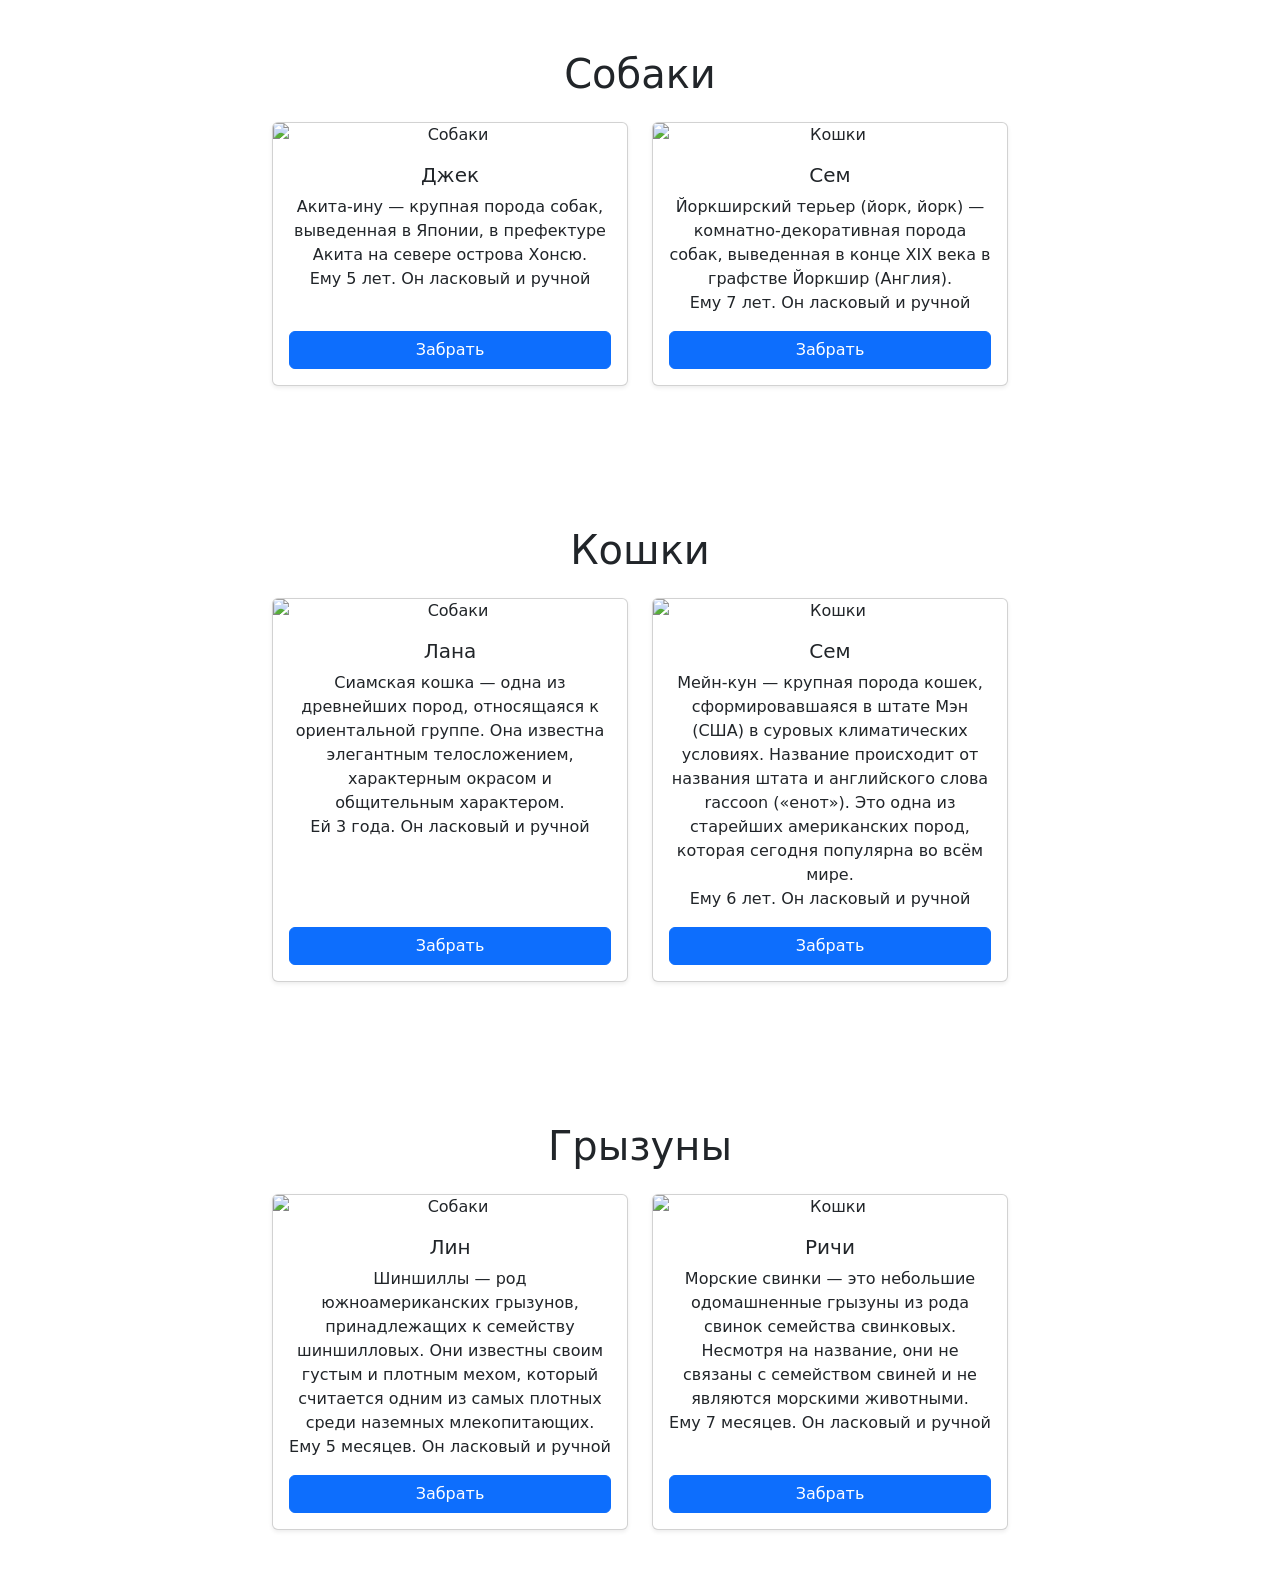
==== а.html @ 7f38d515 "загружает файлы сайта загружает файлы сайта" ====
<!doctype html>
<html lang="en">
  <head>
    <meta charset="utf-8">
    <meta name="viewport" content="width=device-width, initial-scale=1">
    <title>Bootstrap demo</title>
    <link href="https://cdn.jsdelivr.net/npm/bootstrap@5.3.8/dist/css/bootstrap.min.css" rel="stylesheet" integrity="sha384-sRIl4kxILFvY47J16cr9ZwB07vP4J8+LH7qKQnuqkuIAvNWLzeN8tE5YBujZqJLB" crossorigin="anonymous">
    <link rel="stylesheet" href="Untitled-1.css">
  </head>
  <body>
    <script src="https://cdn.jsdelivr.net/npm/bootstrap@5.3.8/dist/js/bootstrap.bundle.min.js" integrity="sha384-FKyoEForCGlyvwx9Hj09JcYn3nv7wiPVlz7YYwJrWVcXK/BmnVDxM+D2scQbITxI" crossorigin="anonymous"></script>
    <header>
<section>
  <div id="с" class="container text-center">
    <h1 class="mb-4">Собаки</h1>
    <div class="row justify-content-center">
      <div class="col-md-4 mb-3">
        <div class="card h-100 shadow-sm"> 
          <img src="C:\Users\Студент\Desktop\испв\пр19\403b14edae25462c90295f587f990c96.jpeg" class="card-img-top" class="card-img-top" alt="Собаки">
          <div class="card-body d-flex flex-column">
            <h5 class="card-title">Джек</h5>
            <p class="card-text flex-grow-1">Акита-ину — крупная порода собак, выведенная в Японии, в префектуре Акита на севере острова Хонсю. <br> Ему 5 лет. Он ласковый и ручной</p>
            <a href="Взя.html" class="btn btn-primary mt-auto">Забрать</a>
          </div>
        </div>
      </div>
      <div class="col-md-4 mb-3">
        <div class="card h-100 shadow-sm">
          <img src="C:\Users\Студент\Desktop\испв\пр19\i (3).webp" class="card-img-top" alt="Кошки">
          <div class="card-body d-flex flex-column">
            <h5 class="card-title">Сем</h5>
            <p class="card-text flex-grow-1">Йоркширский терьер (йорк, йорк) — комнатно-декоративная порода собак, выведенная в конце XIX века в графстве Йоркшир (Англия).<br> Ему 7 лет. Он ласковый и ручной</p>
            <a href="Взя.html" class="btn btn-primary mt-auto">Забрать</a>
          </div>
        </div>
      </div>
    </div>
  </div>
</section>
<br>
<section>
  <div id="с" class="container text-center">
    <h1 class="mb-4">Кошки</h1>
    <div class="row justify-content-center">
      <div class="col-md-4 mb-3">
        <div class="card h-100 shadow-sm"> 
          <img src="C:\Users\Студент\Desktop\испв\пр19\i (4).webp" class="card-img-top" class="card-img-top" alt="Собаки">
          <div class="card-body d-flex flex-column">
            <h5 class="card-title">Лана</h5>
            <p class="card-text flex-grow-1">Сиамская кошка — одна из древнейших пород, относящаяся к ориентальной группе. Она известна элегантным телосложением, характерным окрасом и общительным характером. <br> Ей 3 года. Он ласковый и ручной</p>
            <a href="Взя.html" class="btn btn-primary mt-auto">Забрать</a>
          </div>
        </div>
      </div>
      <div class="col-md-4 mb-3">
        <div class="card h-100 shadow-sm">
          <img src="C:\Users\Студент\Desktop\испв\пр19\meyn_kun_1023kh448_min.jpg" class="card-img-top" alt="Кошки">
          <div class="card-body d-flex flex-column">
            <h5 class="card-title">Сем</h5>
            <p class="card-text flex-grow-1">Мейн-кун — крупная порода кошек, сформировавшаяся в штате Мэн (США) в суровых климатических условиях. Название происходит от названия штата и английского слова raccoon («енот»). Это одна из старейших американских пород, которая сегодня популярна во всём мире. <br> Ему 6 лет. Он ласковый и ручной</p>
            <a href="Взя.html" class="btn btn-primary mt-auto">Забрать</a>
          </div>
        </div>
      </div>
    </div>
  </div>
</section>
<br>
<section>
  <div id="с" class="container text-center">
    <h1 class="mb-4">Грызуны</h1>
    <div class="row justify-content-center">
      <div class="col-md-4 mb-3">
        <div class="card h-100 shadow-sm"> 
          <img src="C:\Users\Студент\Desktop\испв\пр19\gl_shinshilla.jpg" class="card-img-top" class="card-img-top" alt="Собаки">
          <div class="card-body d-flex flex-column">
            <h5 class="card-title">Лин</h5>
            <p class="card-text flex-grow-1">Шиншиллы — род южноамериканских грызунов, принадлежащих к семейству шиншилловых. Они известны своим густым и плотным мехом, который считается одним из самых плотных среди наземных млекопитающих.<br> Ему 5 месяцев. Он ласковый и ручной</p>
            <a href="Взя.html" class="btn btn-primary mt-auto">Забрать</a>
          </div>
        </div>
      </div>
      <div class="col-md-4 mb-3">
        <div class="card h-100 shadow-sm">
          <img src="C:\Users\Студент\Desktop\испв\пр19\svinka_m.png" class="card-img-top" alt="Кошки">
          <div class="card-body d-flex flex-column">
            <h5 class="card-title">Ричи</h5>
            <p class="card-text flex-grow-1">Морские свинки — это небольшие одомашненные грызуны из рода свинок семейства свинковых. Несмотря на название, они не связаны с семейством свиней и не являются морскими животными. <br> Ему 7 месяцев. Он ласковый и ручной</p>
            <a href="Взя.html" class="btn btn-primary mt-auto">Забрать</a>
          </div>
        </div>
      </div>
    </div>
  </div>
</section>
  </header>
  </body>
</html>
---- Untitled-1.css ----
section {
  padding-top: 50px;
  padding-bottom: 50px;
}

h1 {
  margin-bottom: 30px;
}

footer {
  background-color: #0056b2;
  color: #ffffff;
  padding: 40px 0 20px;
}

footer h5 {
  margin-bottom: 15px;
  color: #ffc107;
}

footer a {
  color: #ffffff;
  text-decoration: none;
}

footer a:hover {
  color: #ffc107;
}


.contact-form {
  max-width: 700px;
  margin: 0 auto;
  padding: 30px;
  background-color: #f8f9fa;
  border-radius: 10px;
  box-shadow: 0 2px 10px rgba(0, 0, 0, 0.1);
}


.copyright {
  text-align: center;
  margin-top: 30px;
  padding-top: 20px;
  border-top: 1px solid #495057;
  color: #adb5bd;
}
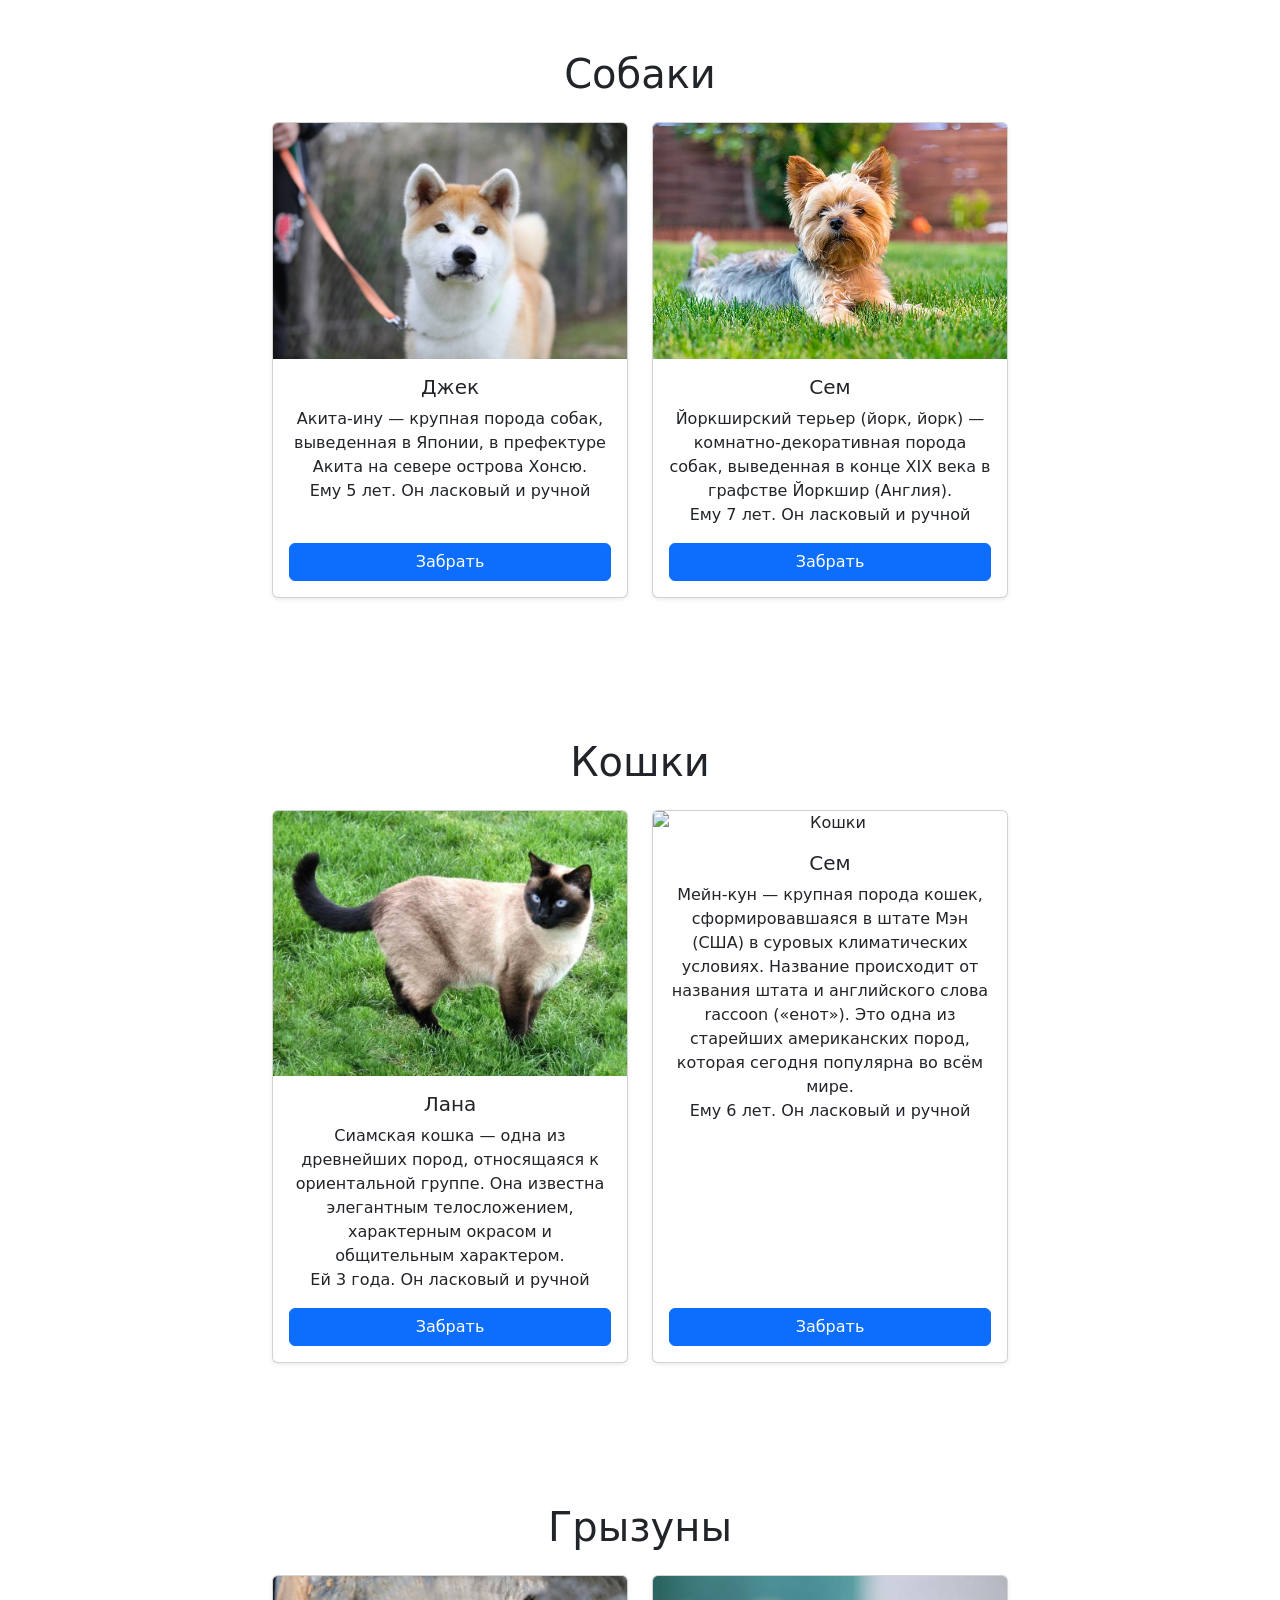
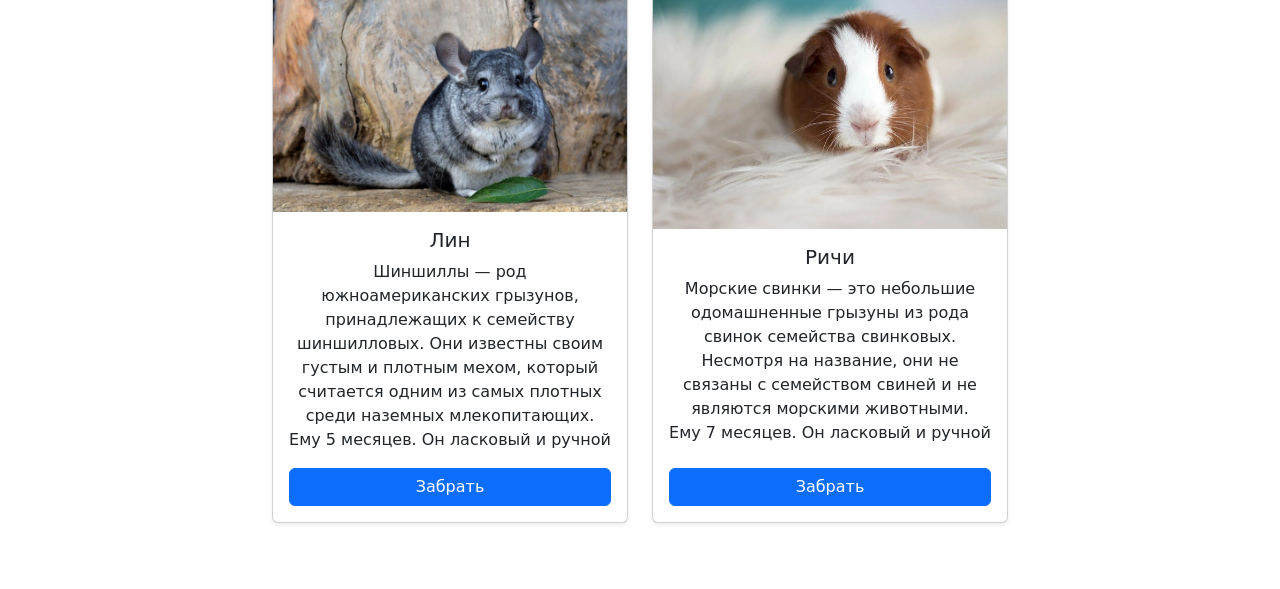
==== commit f0835e0d: "Update а.html" ====
--- a/а.html
+++ b/а.html
@@ -16,7 +16,7 @@
     <div class="row justify-content-center">
       <div class="col-md-4 mb-3">
         <div class="card h-100 shadow-sm"> 
-          <img src="C:\Users\Студент\Desktop\испв\пр19\403b14edae25462c90295f587f990c96.jpeg" class="card-img-top" class="card-img-top" alt="Собаки">
+          <img src="403b14edae25462c90295f587f990c96.jpeg" class="card-img-top" class="card-img-top" alt="Собаки">
           <div class="card-body d-flex flex-column">
             <h5 class="card-title">Джек</h5>
             <p class="card-text flex-grow-1">Акита-ину — крупная порода собак, выведенная в Японии, в префектуре Акита на севере острова Хонсю. <br> Ему 5 лет. Он ласковый и ручной</p>
@@ -26,7 +26,7 @@
       </div>
       <div class="col-md-4 mb-3">
         <div class="card h-100 shadow-sm">
-          <img src="C:\Users\Студент\Desktop\испв\пр19\i (3).webp" class="card-img-top" alt="Кошки">
+          <img src="i (3).webp" class="card-img-top" alt="Кошки">
           <div class="card-body d-flex flex-column">
             <h5 class="card-title">Сем</h5>
             <p class="card-text flex-grow-1">Йоркширский терьер (йорк, йорк) — комнатно-декоративная порода собак, выведенная в конце XIX века в графстве Йоркшир (Англия).<br> Ему 7 лет. Он ласковый и ручной</p>
@@ -44,7 +44,7 @@
     <div class="row justify-content-center">
       <div class="col-md-4 mb-3">
         <div class="card h-100 shadow-sm"> 
-          <img src="C:\Users\Студент\Desktop\испв\пр19\i (4).webp" class="card-img-top" class="card-img-top" alt="Собаки">
+          <img src="i (4).webp" class="card-img-top" class="card-img-top" alt="Собаки">
           <div class="card-body d-flex flex-column">
             <h5 class="card-title">Лана</h5>
             <p class="card-text flex-grow-1">Сиамская кошка — одна из древнейших пород, относящаяся к ориентальной группе. Она известна элегантным телосложением, характерным окрасом и общительным характером. <br> Ей 3 года. Он ласковый и ручной</p>
@@ -54,7 +54,7 @@
       </div>
       <div class="col-md-4 mb-3">
         <div class="card h-100 shadow-sm">
-          <img src="C:\Users\Студент\Desktop\испв\пр19\meyn_kun_1023kh448_min.jpg" class="card-img-top" alt="Кошки">
+          <img src=meyn_kun_1023kh448_min.jpg" class="card-img-top" alt="Кошки">
           <div class="card-body d-flex flex-column">
             <h5 class="card-title">Сем</h5>
             <p class="card-text flex-grow-1">Мейн-кун — крупная порода кошек, сформировавшаяся в штате Мэн (США) в суровых климатических условиях. Название происходит от названия штата и английского слова raccoon («енот»). Это одна из старейших американских пород, которая сегодня популярна во всём мире. <br> Ему 6 лет. Он ласковый и ручной</p>
@@ -72,7 +72,7 @@
     <div class="row justify-content-center">
       <div class="col-md-4 mb-3">
         <div class="card h-100 shadow-sm"> 
-          <img src="C:\Users\Студент\Desktop\испв\пр19\gl_shinshilla.jpg" class="card-img-top" class="card-img-top" alt="Собаки">
+          <img src="gl_shinshilla.jpg" class="card-img-top" class="card-img-top" alt="Собаки">
           <div class="card-body d-flex flex-column">
             <h5 class="card-title">Лин</h5>
             <p class="card-text flex-grow-1">Шиншиллы — род южноамериканских грызунов, принадлежащих к семейству шиншилловых. Они известны своим густым и плотным мехом, который считается одним из самых плотных среди наземных млекопитающих.<br> Ему 5 месяцев. Он ласковый и ручной</p>
@@ -82,7 +82,7 @@
       </div>
       <div class="col-md-4 mb-3">
         <div class="card h-100 shadow-sm">
-          <img src="C:\Users\Студент\Desktop\испв\пр19\svinka_m.png" class="card-img-top" alt="Кошки">
+          <img src="svinka_m.png" class="card-img-top" alt="Кошки">
           <div class="card-body d-flex flex-column">
             <h5 class="card-title">Ричи</h5>
             <p class="card-text flex-grow-1">Морские свинки — это небольшие одомашненные грызуны из рода свинок семейства свинковых. Несмотря на название, они не связаны с семейством свиней и не являются морскими животными. <br> Ему 7 месяцев. Он ласковый и ручной</p>
@@ -95,4 +95,4 @@
 </section>
   </header>
   </body>
-</html>+</html>
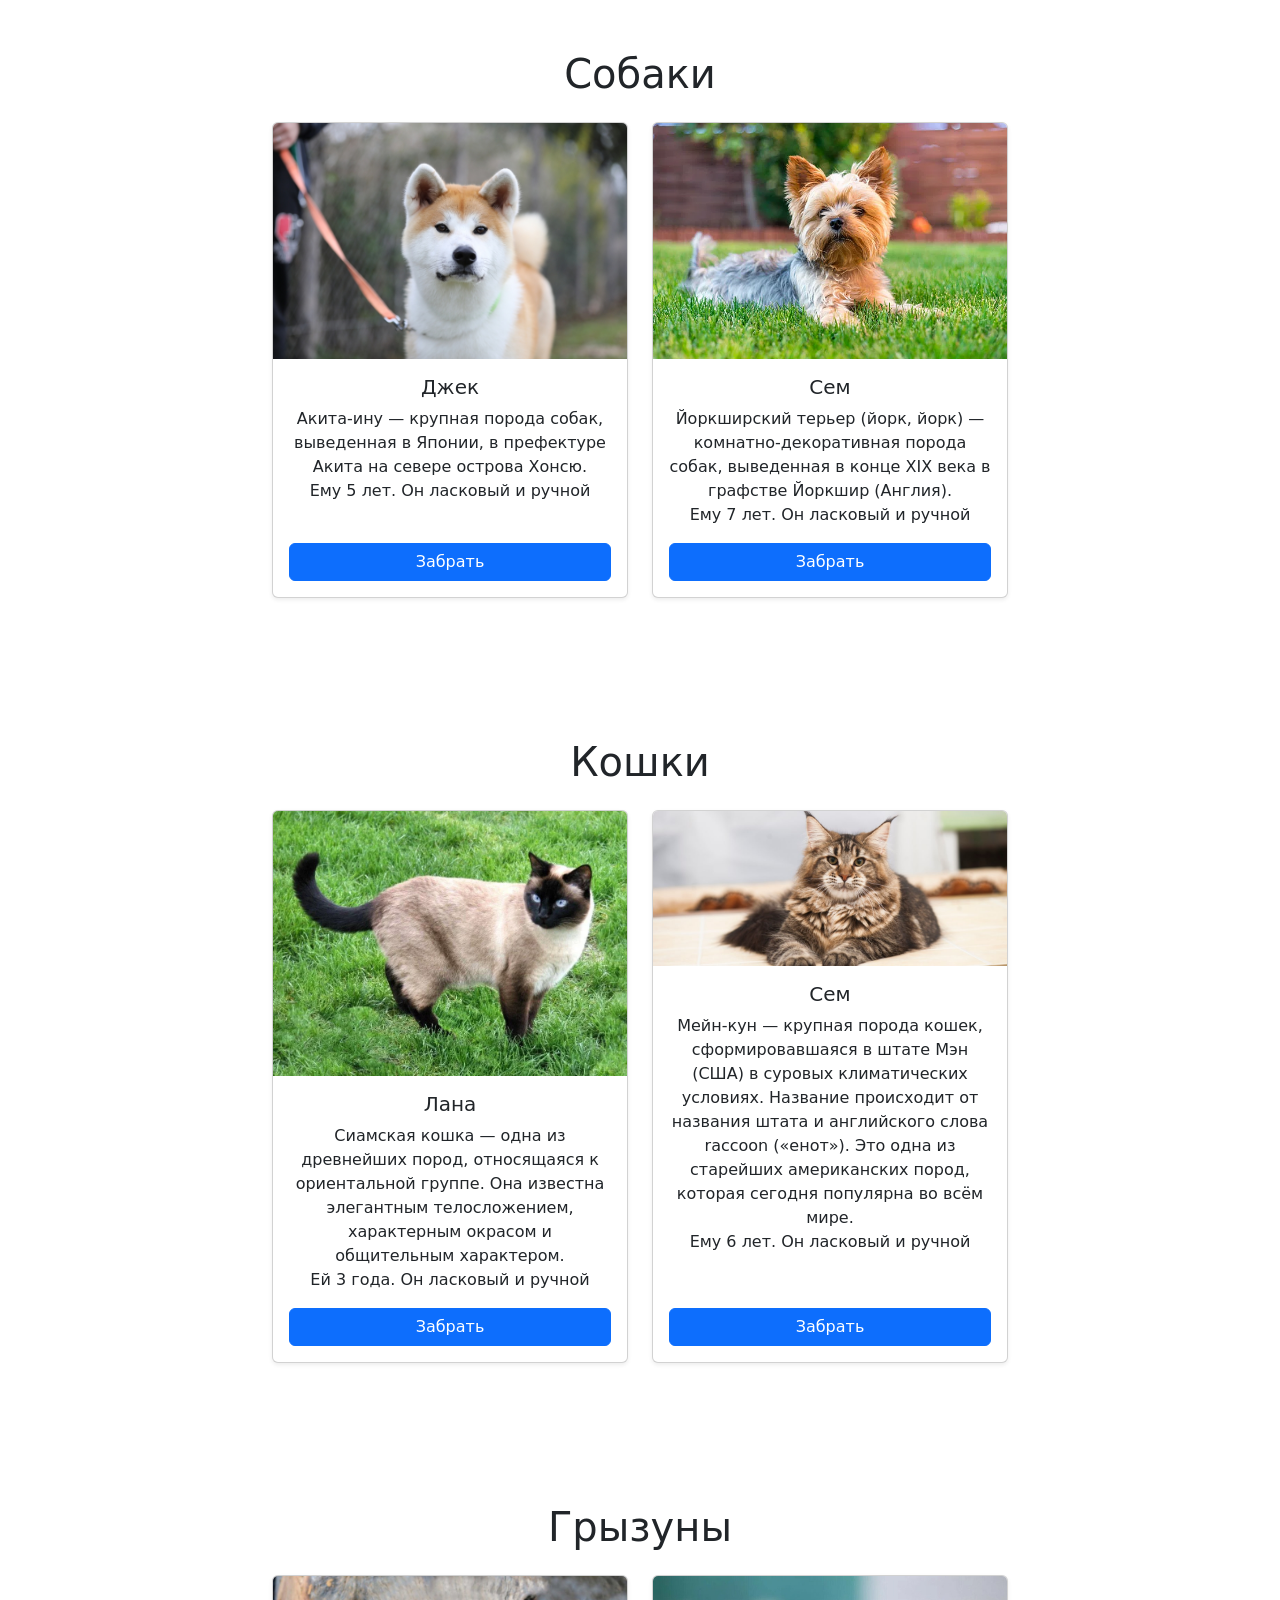
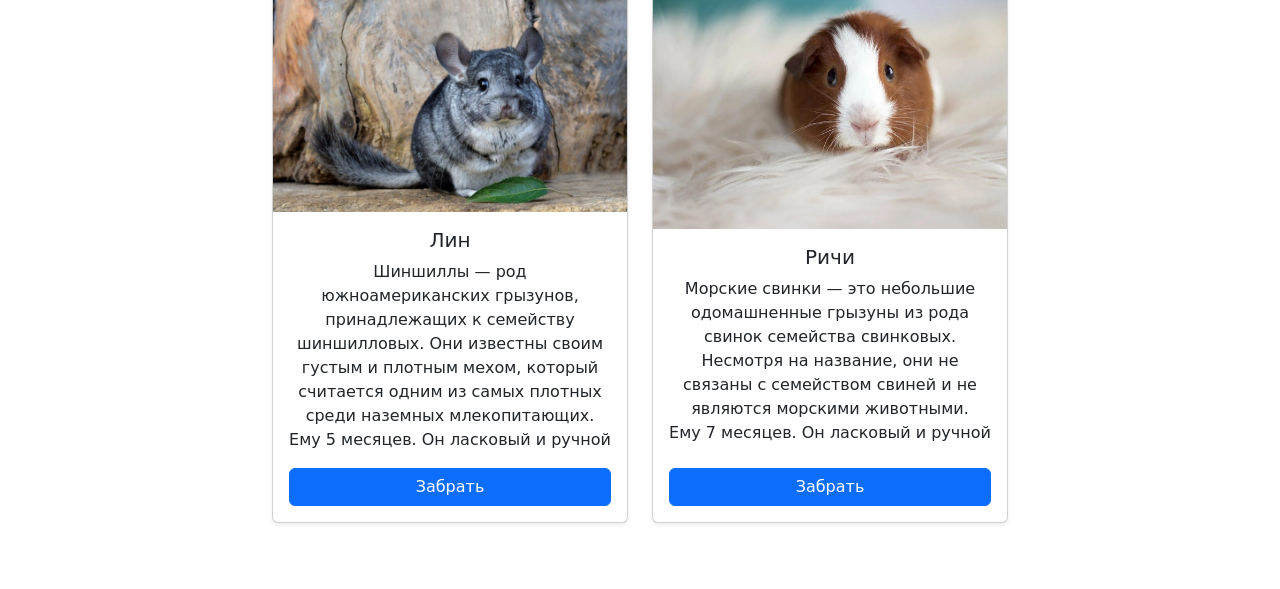
==== commit 72caa891: "Update а.html" ====
--- a/а.html
+++ b/а.html
@@ -54,7 +54,7 @@
       </div>
       <div class="col-md-4 mb-3">
         <div class="card h-100 shadow-sm">
-          <img src=meyn_kun_1023kh448_min.jpg" class="card-img-top" alt="Кошки">
+          <img src="meyn_kun_1023kh448_min.jpg" class="card-img-top" alt="Кошки">
           <div class="card-body d-flex flex-column">
             <h5 class="card-title">Сем</h5>
             <p class="card-text flex-grow-1">Мейн-кун — крупная порода кошек, сформировавшаяся в штате Мэн (США) в суровых климатических условиях. Название происходит от названия штата и английского слова raccoon («енот»). Это одна из старейших американских пород, которая сегодня популярна во всём мире. <br> Ему 6 лет. Он ласковый и ручной</p>
